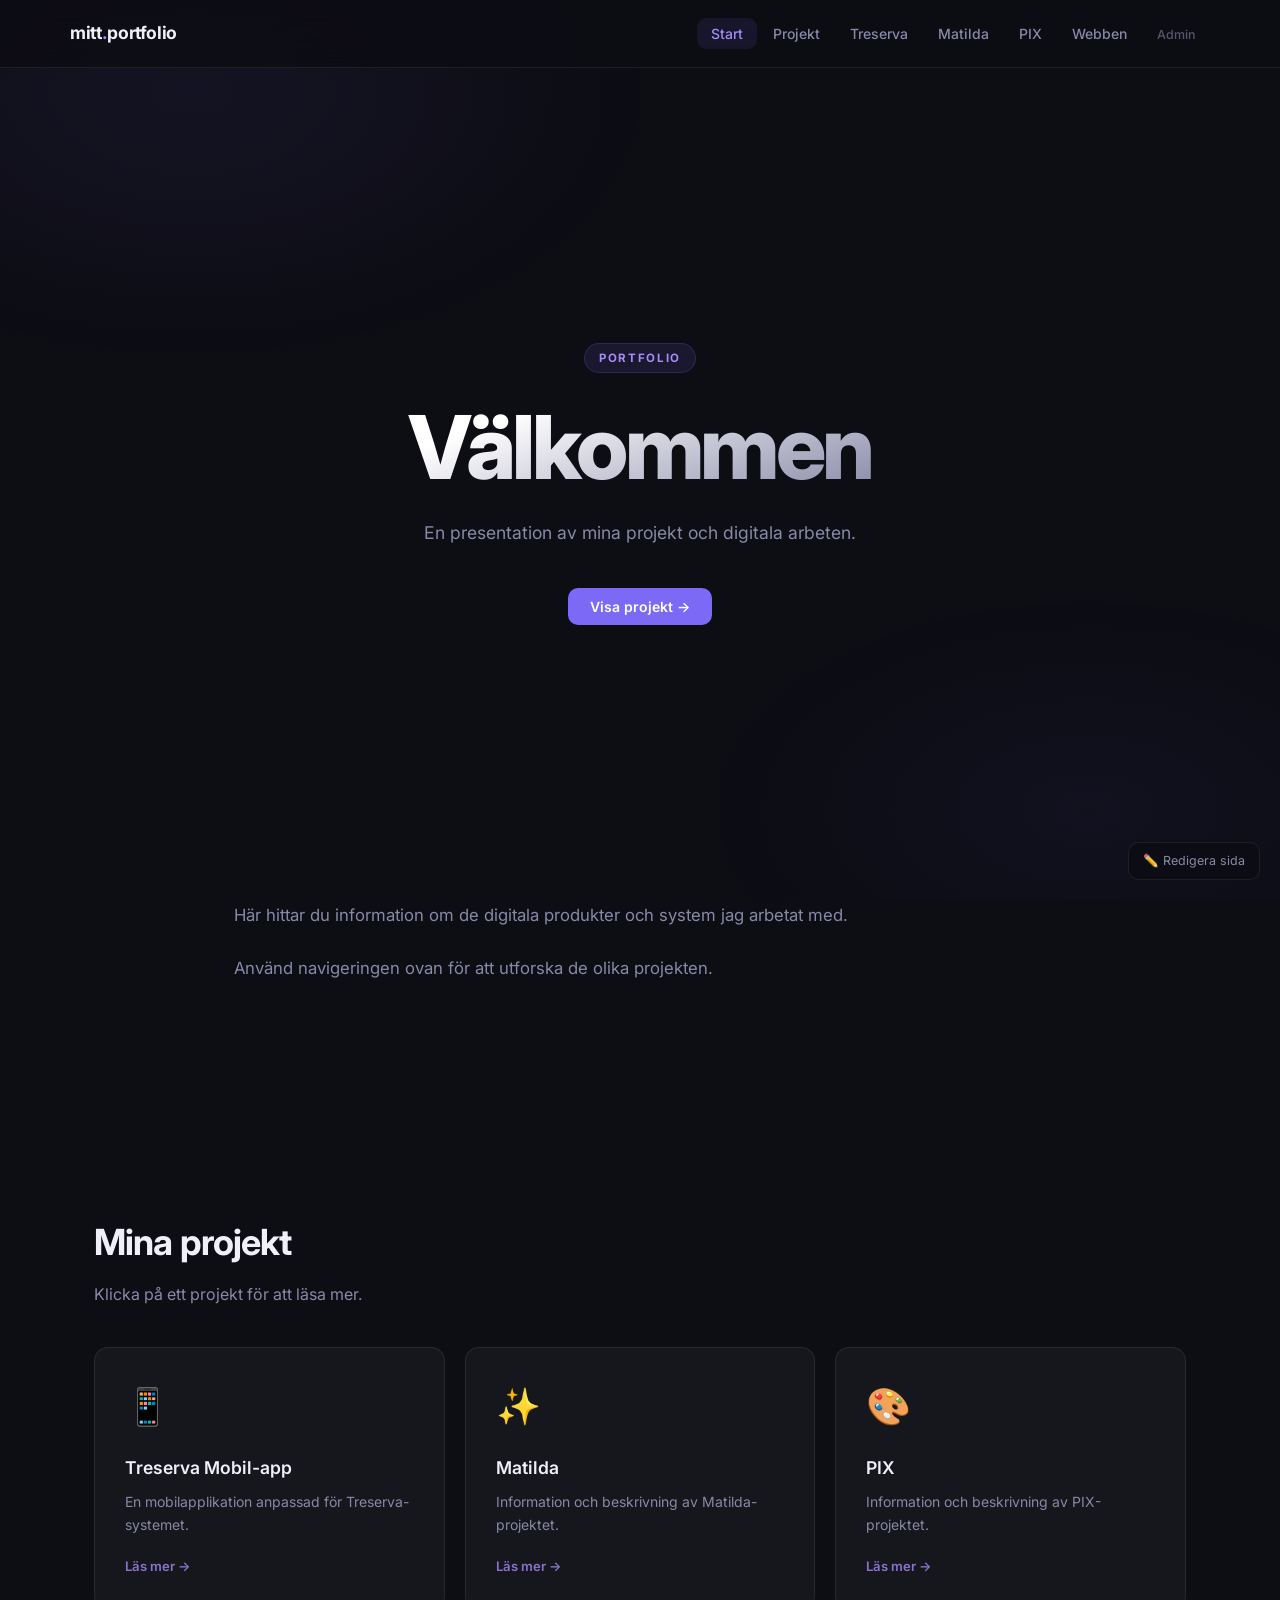
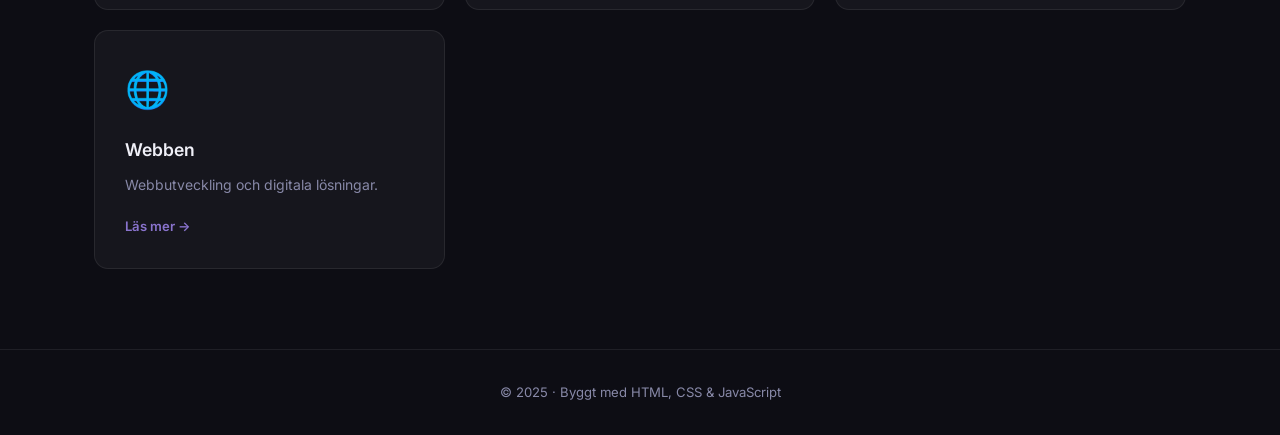
==== index.html @ 8d703540 "Första versionen av portfolio-webbplatsen" ====
<!DOCTYPE html>
<html lang="sv">
<head>
  <meta charset="UTF-8">
  <meta name="viewport" content="width=device-width, initial-scale=1.0">
  <title>Startsida</title>
  <link rel="stylesheet" href="css/style.css">
</head>
<body>

<nav>
  <div class="nav-inner">
    <a href="index.html" class="nav-logo">mitt<span>.</span>portfolio</a>
    <ul class="nav-links">
      <li><a href="index.html">Start</a></li>
      <li><a href="projekt.html">Projekt</a></li>
      <li><a href="treserva.html">Treserva</a></li>
      <li><a href="matilda.html">Matilda</a></li>
      <li><a href="pix.html">PIX</a></li>
      <li><a href="webben.html">Webben</a></li>
      <li><a href="admin.html" class="nav-admin">Admin</a></li>
    </ul>
    <button class="nav-toggle" aria-label="Öppna meny">
      <svg width="22" height="22" viewBox="0 0 22 22" fill="none" stroke="currentColor" stroke-width="2" stroke-linecap="round">
        <line x1="3" y1="6"  x2="19" y2="6"/>
        <line x1="3" y1="11" x2="19" y2="11"/>
        <line x1="3" y1="16" x2="19" y2="16"/>
      </svg>
    </button>
  </div>
</nav>

<main>
  <section class="hero">
    <div class="eyebrow fade-up" id="page-eyebrow">Portfolio</div>
    <h1 class="page-title fade-up delay-1" id="page-title">Välkommen</h1>
    <p class="page-subtitle fade-up delay-2" id="page-subtitle">
      En presentation av mina projekt och digitala arbeten.
    </p>
    <div class="fade-up delay-3">
      <a href="projekt.html" class="btn btn-primary">Visa projekt →</a>
    </div>
  </section>

  <!-- Innehållstext (dold på startsidan om tom) -->
  <div class="section" style="padding-top:0">
    <div class="content-body" id="page-content"></div>
  </div>

  <!-- Bild -->
  <div class="page-image-wrap" id="page-image-wrap" style="display:none">
    <div class="page-image-container" id="page-image-container"></div>
  </div>

  <!-- Video -->
  <div class="page-video-wrap" id="page-video-wrap" style="display:none">
    <div class="video-container" id="page-video-container"></div>
  </div>

  <!-- Projektkort -->
  <div class="section">
    <div class="section-header">
      <h2 class="section-title">Mina projekt</h2>
      <p class="section-desc">Klicka på ett projekt för att läsa mer.</p>
    </div>
    <div class="cards-grid">
      <a href="treserva.html" class="card">
        <div class="card-icon">📱</div>
        <div class="card-title">Treserva Mobil-app</div>
        <div class="card-desc">En mobilapplikation anpassad för Treserva-systemet.</div>
        <div class="card-arrow">Läs mer →</div>
      </a>
      <a href="matilda.html" class="card">
        <div class="card-icon">✨</div>
        <div class="card-title">Matilda</div>
        <div class="card-desc">Information och beskrivning av Matilda-projektet.</div>
        <div class="card-arrow">Läs mer →</div>
      </a>
      <a href="pix.html" class="card">
        <div class="card-icon">🎨</div>
        <div class="card-title">PIX</div>
        <div class="card-desc">Information och beskrivning av PIX-projektet.</div>
        <div class="card-arrow">Läs mer →</div>
      </a>
      <a href="webben.html" class="card">
        <div class="card-icon">🌐</div>
        <div class="card-title">Webben</div>
        <div class="card-desc">Webbutveckling och digitala lösningar.</div>
        <div class="card-arrow">Läs mer →</div>
      </a>
    </div>
  </div>
</main>

<footer>
  <p>© 2025 · Byggt med HTML, CSS &amp; JavaScript</p>
</footer>

<a href="admin.html" class="edit-hint">✏️ Redigera sida</a>

<script src="js/main.js"></script>
<script>loadPage('index');</script>
</body>
</html>
---- css/style.css ----
@import url('https://fonts.googleapis.com/css2?family=Inter:wght@300;400;500;600;700;800;900&display=swap');

/* ─── Variabler ─── */
:root {
  --bg:         #0d0d14;
  --bg2:        #13131f;
  --card:       rgba(255,255,255,0.04);
  --border:     rgba(255,255,255,0.08);
  --text:       #f0f0f8;
  --muted:      #8889a8;
  --accent:     #7c6af7;
  --accent2:    #a78bfa;
  --glow:       rgba(124,106,247,0.25);
  --nav-h:      68px;
  --radius:     14px;
  --success:    #4ade80;
  --danger:     #f87171;
}

/* ─── Reset ─── */
*, *::before, *::after { margin: 0; padding: 0; box-sizing: border-box; }
html { scroll-behavior: smooth; }

body {
  font-family: 'Inter', sans-serif;
  background: var(--bg);
  color: var(--text);
  min-height: 100vh;
  line-height: 1.6;
  -webkit-font-smoothing: antialiased;
}

/* Subtil bakgrundsgradient */
body::before {
  content: '';
  position: fixed; inset: 0;
  background:
    radial-gradient(ellipse 60% 50% at 15% 10%, rgba(124,106,247,0.07) 0%, transparent 60%),
    radial-gradient(ellipse 50% 40% at 85% 90%, rgba(99,102,241,0.05) 0%, transparent 60%);
  pointer-events: none; z-index: 0;
}

/* ─── Navigation ─── */
nav {
  position: fixed; top: 0; left: 0; right: 0;
  height: var(--nav-h);
  background: rgba(13,13,20,0.82);
  backdrop-filter: blur(24px);
  -webkit-backdrop-filter: blur(24px);
  border-bottom: 1px solid var(--border);
  z-index: 1000;
  display: flex; align-items: center;
  padding: 0 1.5rem;
}

.nav-inner {
  max-width: 1140px; width: 100%; margin: 0 auto;
  display: flex; align-items: center; justify-content: space-between;
}

.nav-logo {
  font-size: 1.1rem; font-weight: 700;
  color: var(--text); text-decoration: none;
  letter-spacing: -0.02em;
}
.nav-logo span { color: var(--accent2); }

.nav-links {
  display: flex; gap: 0.125rem; list-style: none;
}
.nav-links a {
  color: var(--muted);
  text-decoration: none;
  font-size: 0.875rem; font-weight: 500;
  padding: 0.45rem 0.875rem;
  border-radius: 9px;
  transition: all 0.18s ease;
  white-space: nowrap;
}
.nav-links a:hover { color: var(--text); background: rgba(255,255,255,0.06); }
.nav-links a.active { color: var(--accent2); background: rgba(124,106,247,0.1); }
.nav-links .nav-admin { font-size: 0.78rem; opacity: 0.6; }
.nav-links .nav-admin:hover { opacity: 1; }

/* Hamburger */
.nav-toggle {
  display: none; background: none; border: none;
  color: var(--text); cursor: pointer;
  padding: 0.5rem; border-radius: 8px;
}
.nav-toggle:hover { background: rgba(255,255,255,0.06); }
.nav-toggle svg { display: block; }

/* ─── Main wrapper ─── */
main { padding-top: var(--nav-h); position: relative; z-index: 1; }

/* ─── Hero ─── */
.hero {
  min-height: calc(100vh - var(--nav-h));
  display: flex; flex-direction: column;
  justify-content: center; align-items: center;
  text-align: center; padding: 5rem 1.5rem;
}

.eyebrow {
  display: inline-block;
  font-size: 0.72rem; font-weight: 700;
  letter-spacing: 0.14em; text-transform: uppercase;
  color: var(--accent2);
  background: rgba(124,106,247,0.12);
  border: 1px solid rgba(124,106,247,0.2);
  padding: 0.3rem 0.875rem; border-radius: 100px;
  margin-bottom: 1.75rem;
}

.page-title {
  font-size: clamp(2.5rem, 7vw, 5.5rem);
  font-weight: 800; letter-spacing: -0.04em; line-height: 1.05;
  margin-bottom: 1.5rem;
  background: linear-gradient(160deg, #ffffff 20%, var(--muted) 100%);
  -webkit-background-clip: text; -webkit-text-fill-color: transparent;
  background-clip: text;
}

.page-subtitle {
  font-size: 1.1rem; color: var(--muted);
  max-width: 560px; margin: 0 auto 2.5rem;
  line-height: 1.75;
}

/* ─── Content page header ─── */
.content-hero {
  padding: 5rem 1.5rem 2rem;
  max-width: 860px; margin: 0 auto;
}
.breadcrumb {
  display: flex; align-items: center; gap: 0.4rem;
  font-size: 0.82rem; color: var(--muted);
  margin-bottom: 1.25rem;
}
.breadcrumb a { color: var(--muted); text-decoration: none; }
.breadcrumb a:hover { color: var(--accent2); }
.breadcrumb-sep { opacity: 0.35; }

.content-hero .page-title {
  font-size: clamp(2rem, 5vw, 3.75rem);
  text-align: left;
}
.content-hero .page-subtitle { margin: 0; text-align: left; }

/* ─── Section ─── */
.section {
  max-width: 1140px; margin: 0 auto;
  padding: 3rem 1.5rem 5rem;
}
.section-title {
  font-size: clamp(1.6rem, 3vw, 2.25rem);
  font-weight: 700; letter-spacing: -0.025em;
  margin-bottom: 0.625rem;
}
.section-desc { color: var(--muted); max-width: 500px; margin-bottom: 2.5rem; }

/* ─── Cards grid ─── */
.cards-grid {
  display: grid;
  grid-template-columns: repeat(auto-fill, minmax(280px, 1fr));
  gap: 1.25rem;
}

.card {
  background: var(--card);
  border: 1px solid var(--border);
  border-radius: var(--radius);
  padding: 1.875rem;
  text-decoration: none; color: inherit;
  transition: transform 0.25s ease, border-color 0.25s ease, box-shadow 0.25s ease, background 0.25s ease;
  display: block;
}
.card:hover {
  transform: translateY(-4px);
  border-color: rgba(124,106,247,0.35);
  background: rgba(124,106,247,0.05);
  box-shadow: 0 20px 48px rgba(0,0,0,0.35), 0 0 0 1px rgba(124,106,247,0.15);
}
.card-icon { font-size: 2.25rem; margin-bottom: 1.125rem; }
.card-title { font-size: 1.1rem; font-weight: 600; margin-bottom: 0.5rem; }
.card-desc { color: var(--muted); font-size: 0.875rem; line-height: 1.65; }
.card-arrow {
  display: inline-flex; align-items: center; gap: 0.25rem;
  color: var(--accent2); font-size: 0.82rem; font-weight: 600;
  margin-top: 1.25rem; opacity: 0.8; transition: opacity 0.2s, gap 0.2s;
}
.card:hover .card-arrow { opacity: 1; gap: 0.5rem; }

/* ─── Innehåll ─── */
.content-body {
  max-width: 860px; margin: 0 auto;
  padding: 0 1.5rem 5rem;
}
.content-body p {
  font-size: 1.05rem; color: var(--muted);
  line-height: 1.85; margin-bottom: 1.375rem;
}

/* ─── Bild ─── */
.page-image-wrap {
  max-width: 860px; margin: 0 auto;
  padding: 0 1.5rem 2rem;
}
.page-image-container {
  border-radius: var(--radius);
  overflow: hidden; border: 1px solid var(--border);
}
.page-image-container img {
  width: 100%; height: auto; display: block;
  max-height: 480px; object-fit: cover;
}

/* ─── Video ─── */
.page-video-wrap {
  max-width: 860px; margin: 0 auto;
  padding: 0 1.5rem 3rem;
}
.video-container {
  position: relative; padding-bottom: 56.25%; height: 0;
  border-radius: var(--radius); overflow: hidden;
  border: 1px solid var(--border);
}
.video-container iframe {
  position: absolute; inset: 0;
  width: 100%; height: 100%; border: none;
}

/* ─── Knapp ─── */
.btn {
  display: inline-flex; align-items: center; gap: 0.45rem;
  padding: 0.7rem 1.375rem;
  border-radius: 10px; border: none;
  font-size: 0.875rem; font-weight: 600;
  cursor: pointer; transition: all 0.18s ease;
  text-decoration: none; font-family: 'Inter', sans-serif;
  line-height: 1;
}
.btn-primary {
  background: var(--accent); color: #fff;
}
.btn-primary:hover {
  background: var(--accent2);
  box-shadow: 0 0 24px var(--glow);
  transform: translateY(-1px);
}
.btn-secondary {
  background: var(--card); color: var(--text);
  border: 1px solid var(--border);
}
.btn-secondary:hover { background: rgba(255,255,255,0.07); }
.btn-danger {
  background: rgba(248,113,113,0.1); color: var(--danger);
  border: 1px solid rgba(248,113,113,0.25);
}
.btn-danger:hover { background: rgba(248,113,113,0.18); }

/* ─── Footer ─── */
footer {
  position: relative; z-index: 1;
  border-top: 1px solid var(--border);
  padding: 2rem 1.5rem;
  text-align: center; color: var(--muted);
  font-size: 0.82rem;
}

/* ─── Edit-hint (liten länk till admin) ─── */
.edit-hint {
  position: fixed; bottom: 1.25rem; right: 1.25rem;
  background: rgba(13,13,20,0.9);
  border: 1px solid var(--border);
  backdrop-filter: blur(12px);
  border-radius: 10px; padding: 0.5rem 0.875rem;
  font-size: 0.78rem; color: var(--muted);
  text-decoration: none; transition: all 0.2s ease;
  z-index: 200;
}
.edit-hint:hover { color: var(--accent2); border-color: rgba(124,106,247,0.3); }

/* ─── Toast ─── */
.toast {
  position: fixed; bottom: 1.75rem; right: 1.75rem;
  background: #18182b; border: 1px solid rgba(124,106,247,0.4);
  border-radius: 12px; padding: 0.875rem 1.375rem;
  font-size: 0.875rem; color: var(--text);
  box-shadow: 0 12px 40px rgba(0,0,0,0.5);
  transform: translateY(80px); opacity: 0;
  transition: all 0.3s cubic-bezier(0.34,1.56,0.64,1);
  z-index: 9999; max-width: 320px;
}
.toast.show { transform: translateY(0); opacity: 1; }

/* ──────────────────────────────────────────
   ADMIN
─────────────────────────────────────────── */

/* Login */
.login-wrap {
  min-height: 100vh;
  display: flex; align-items: center; justify-content: center;
  padding: 2rem;
}
.login-box {
  background: var(--card);
  border: 1px solid var(--border);
  border-radius: 20px; padding: 2.5rem;
  width: 100%; max-width: 400px;
}
.login-logo {
  font-size: 2rem; margin-bottom: 0.5rem;
}
.login-box h2 { font-size: 1.5rem; font-weight: 700; margin-bottom: 0.375rem; }
.login-box p { color: var(--muted); font-size: 0.875rem; margin-bottom: 2rem; }
.login-error {
  color: var(--danger); font-size: 0.85rem;
  margin-top: 0.875rem; min-height: 1.2em;
}

/* Admin layout */
.admin-wrap {
  max-width: 920px; margin: 0 auto;
  padding: calc(var(--nav-h) + 2.5rem) 1.5rem 4rem;
}
.admin-header { margin-bottom: 2rem; }
.admin-header h1 { font-size: 1.875rem; font-weight: 700; margin-bottom: 0.375rem; }
.admin-header p { color: var(--muted); font-size: 0.9rem; }

/* Tabs */
.tabs {
  display: flex; gap: 0.2rem;
  background: rgba(0,0,0,0.25);
  padding: 0.3rem; border-radius: 12px;
  margin-bottom: 2rem;
  overflow-x: auto; scrollbar-width: none;
}
.tabs::-webkit-scrollbar { display: none; }
.tab {
  flex-shrink: 0;
  padding: 0.45rem 0.875rem; border-radius: 8px;
  font-size: 0.82rem; font-weight: 600;
  cursor: pointer; color: var(--muted);
  transition: all 0.18s ease;
  border: none; background: none;
  font-family: 'Inter', sans-serif;
  white-space: nowrap;
}
.tab:hover:not(.active) { color: var(--text); background: rgba(255,255,255,0.05); }
.tab.active { background: var(--accent); color: #fff; }

.tab-panel { display: none; }
.tab-panel.active { display: block; }

/* Admin card */
.acard {
  background: var(--card); border: 1px solid var(--border);
  border-radius: var(--radius); padding: 1.75rem;
  margin-bottom: 1.25rem;
}
.acard-title {
  font-size: 0.95rem; font-weight: 700;
  margin-bottom: 0.25rem; display: flex; align-items: center; gap: 0.4rem;
}
.acard-subtitle { color: var(--muted); font-size: 0.8rem; margin-bottom: 1.5rem; }

/* Form */
.form-group { margin-bottom: 1.125rem; }
.form-label {
  display: block; font-size: 0.75rem; font-weight: 700;
  color: var(--muted); text-transform: uppercase; letter-spacing: 0.07em;
  margin-bottom: 0.4rem;
}
.form-input, .form-textarea {
  width: 100%;
  background: rgba(0,0,0,0.3);
  border: 1px solid var(--border);
  border-radius: 9px; padding: 0.7rem 0.875rem;
  color: var(--text);
  font-family: 'Inter', sans-serif; font-size: 0.875rem;
  outline: none; transition: border-color 0.18s, box-shadow 0.18s;
}
.form-input:focus, .form-textarea:focus {
  border-color: rgba(124,106,247,0.55);
  box-shadow: 0 0 0 3px rgba(124,106,247,0.1);
}
.form-input::placeholder, .form-textarea::placeholder { color: rgba(136,137,168,0.45); }
.form-textarea { resize: vertical; min-height: 130px; line-height: 1.6; }

/* Image upload */
.upload-area {
  border: 2px dashed var(--border);
  border-radius: 11px; padding: 1.75rem;
  text-align: center; cursor: pointer;
  transition: all 0.2s ease; position: relative;
}
.upload-area:hover { border-color: rgba(124,106,247,0.4); background: rgba(124,106,247,0.03); }
.upload-area input[type=file] {
  position: absolute; inset: 0; opacity: 0;
  cursor: pointer; width: 100%; height: 100%;
}
.upload-icon { font-size: 1.875rem; opacity: 0.45; margin-bottom: 0.625rem; }
.upload-text { color: var(--muted); font-size: 0.875rem; }
.upload-text small { opacity: 0.6; }

.image-preview {
  margin-top: 0.75rem; border-radius: 9px; overflow: hidden;
}
.image-preview img {
  width: 100%; height: 180px; object-fit: cover; display: block;
}

/* Save row */
.save-row {
  display: flex; justify-content: flex-end; gap: 0.75rem;
  padding-top: 1.25rem; border-top: 1px solid var(--border);
  margin-top: 1.25rem;
}

/* Divider */
.divider { height: 1px; background: var(--border); margin: 2rem 0; }

/* ─── Animations ─── */
@keyframes fadeUp {
  from { opacity: 0; transform: translateY(18px); }
  to   { opacity: 1; transform: translateY(0); }
}
.fade-up { animation: fadeUp 0.55s ease both; }
.delay-1 { animation-delay: 0.1s; }
.delay-2 { animation-delay: 0.2s; }
.delay-3 { animation-delay: 0.3s; }

/* ─── Responsive ─── */
@media (max-width: 720px) {
  .nav-links {
    display: none; position: fixed;
    top: var(--nav-h); left: 0; right: 0;
    background: rgba(13,13,20,0.97);
    flex-direction: column; padding: 1rem 1.25rem;
    border-bottom: 1px solid var(--border);
    gap: 0.2rem; z-index: 999;
  }
  .nav-links.open { display: flex; }
  .nav-toggle { display: flex; }
  .cards-grid { grid-template-columns: 1fr; }
  .tabs { gap: 0.15rem; }
}
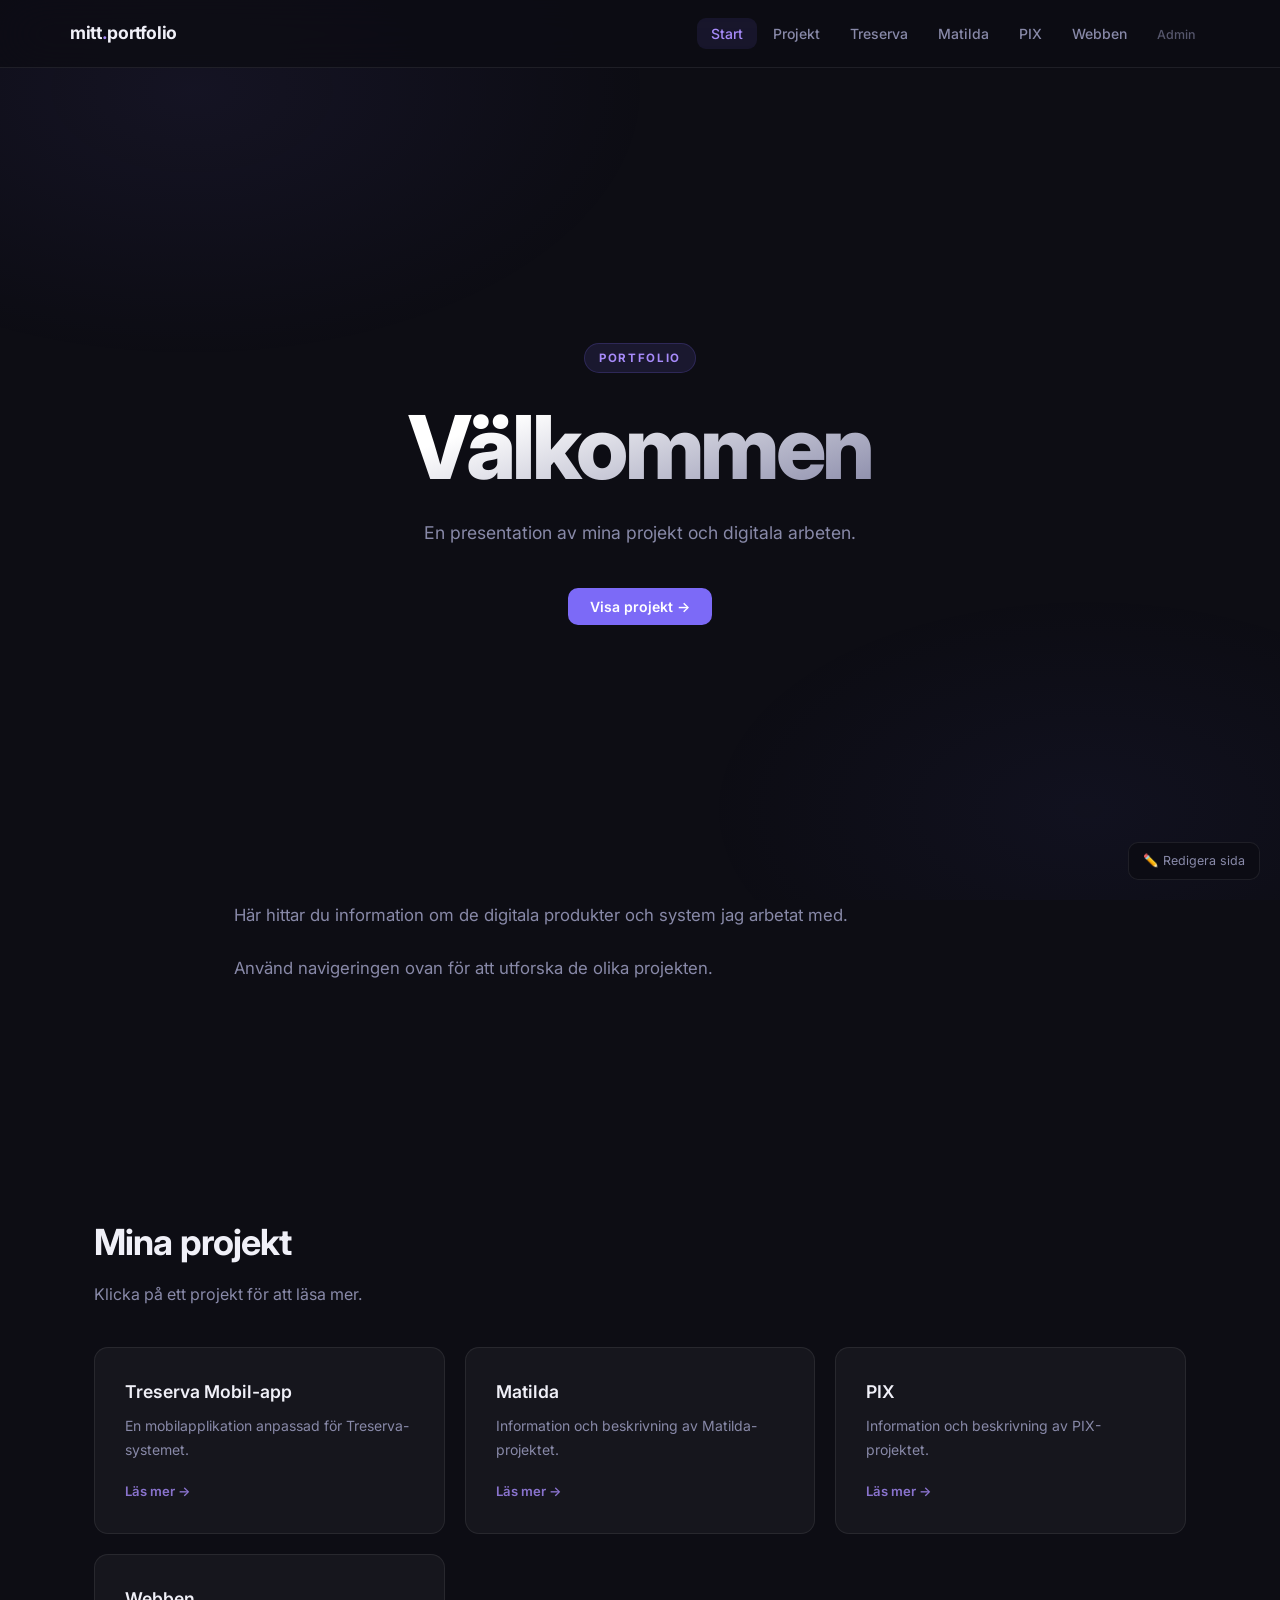
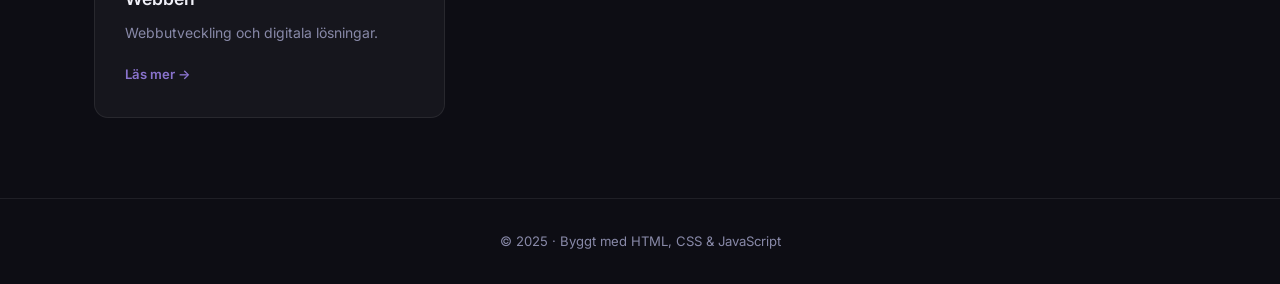
==== commit f0bf5a93: "Ta bort ikoner från projektkorten" ====
--- a/index.html
+++ b/index.html
@@ -65,25 +65,21 @@
     </div>
     <div class="cards-grid">
       <a href="treserva.html" class="card">
-        <div class="card-icon">📱</div>
         <div class="card-title">Treserva Mobil-app</div>
         <div class="card-desc">En mobilapplikation anpassad för Treserva-systemet.</div>
         <div class="card-arrow">Läs mer →</div>
       </a>
       <a href="matilda.html" class="card">
-        <div class="card-icon">✨</div>
         <div class="card-title">Matilda</div>
         <div class="card-desc">Information och beskrivning av Matilda-projektet.</div>
         <div class="card-arrow">Läs mer →</div>
       </a>
       <a href="pix.html" class="card">
-        <div class="card-icon">🎨</div>
         <div class="card-title">PIX</div>
         <div class="card-desc">Information och beskrivning av PIX-projektet.</div>
         <div class="card-arrow">Läs mer →</div>
       </a>
       <a href="webben.html" class="card">
-        <div class="card-icon">🌐</div>
         <div class="card-title">Webben</div>
         <div class="card-desc">Webbutveckling och digitala lösningar.</div>
         <div class="card-arrow">Läs mer →</div>
--- a/css/style.css
+++ b/css/style.css
@@ -212,8 +212,8 @@
   overflow: hidden; border: 1px solid var(--border);
 }
 .page-image-container img {
-  width: 100%; height: auto; display: block;
-  max-height: 480px; object-fit: cover;
+  max-width: 320px; height: auto; display: block;
+  margin: 0 auto;
 }
 
 /* ─── Video ─── */
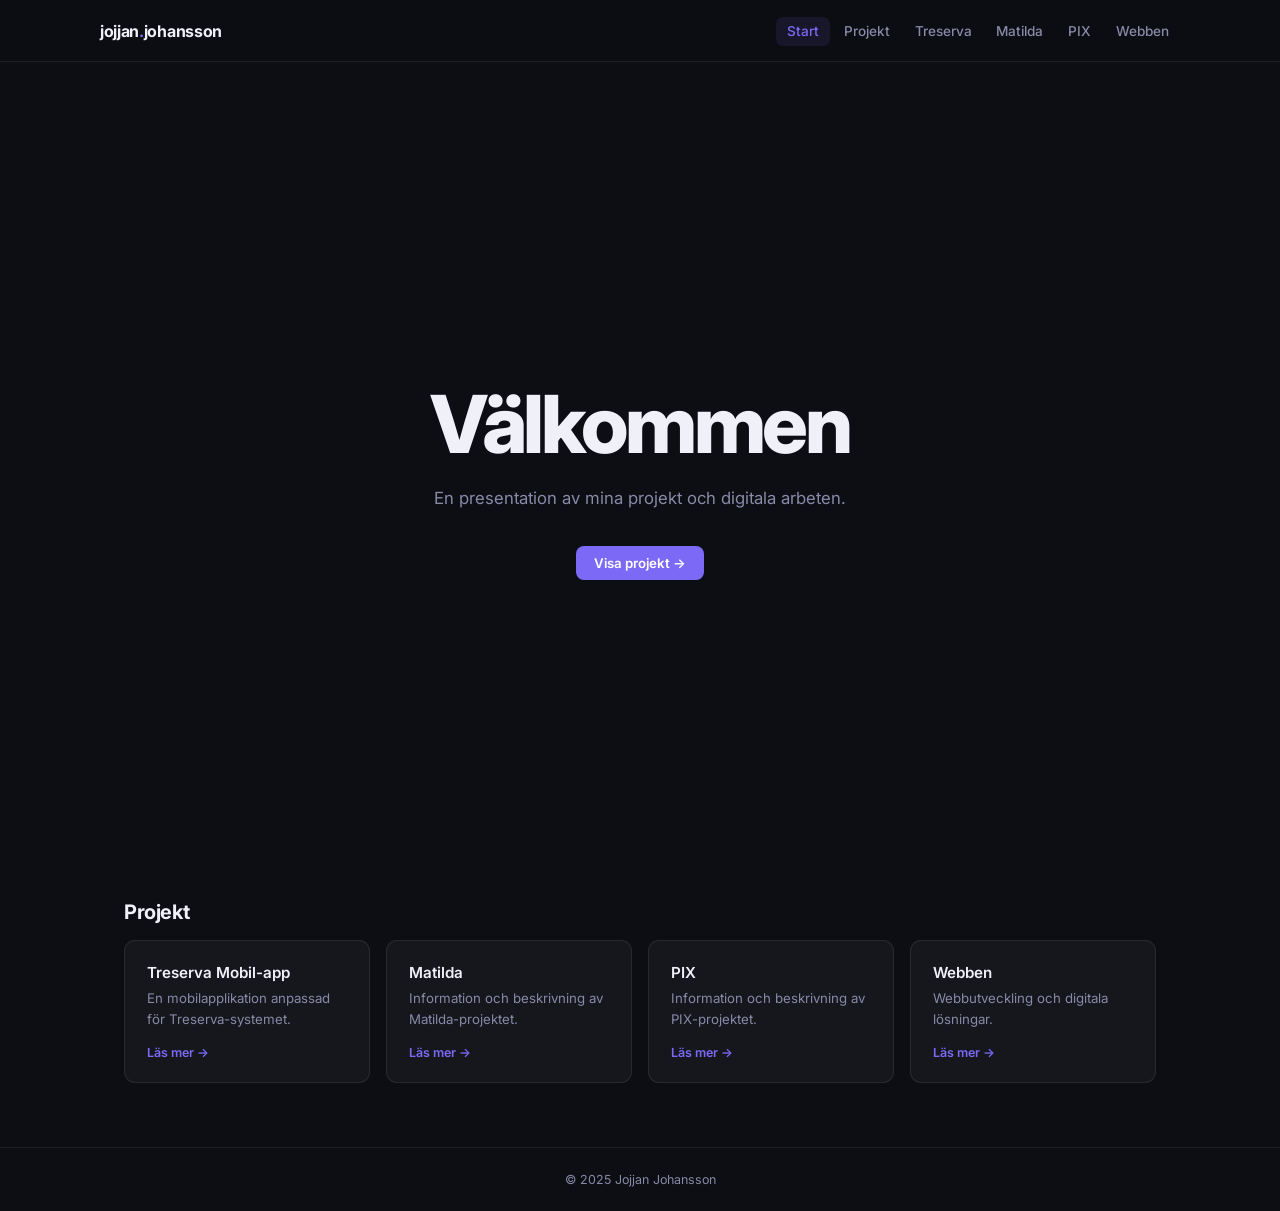
==== commit c73a40dc: "Omskrivning: nav/footer i JS, ta bort admin, renare kod" ====
--- a/index.html
+++ b/index.html
@@ -3,98 +3,47 @@
 <head>
   <meta charset="UTF-8">
   <meta name="viewport" content="width=device-width, initial-scale=1.0">
-  <title>Startsida</title>
+  <title>Jojjan Johansson</title>
   <link rel="stylesheet" href="css/style.css">
 </head>
 <body>
+  <div id="nav"></div>
 
-<nav>
-  <div class="nav-inner">
-    <a href="index.html" class="nav-logo">mitt<span>.</span>portfolio</a>
-    <ul class="nav-links">
-      <li><a href="index.html">Start</a></li>
-      <li><a href="projekt.html">Projekt</a></li>
-      <li><a href="treserva.html">Treserva</a></li>
-      <li><a href="matilda.html">Matilda</a></li>
-      <li><a href="pix.html">PIX</a></li>
-      <li><a href="webben.html">Webben</a></li>
-      <li><a href="admin.html" class="nav-admin">Admin</a></li>
-    </ul>
-    <button class="nav-toggle" aria-label="Öppna meny">
-      <svg width="22" height="22" viewBox="0 0 22 22" fill="none" stroke="currentColor" stroke-width="2" stroke-linecap="round">
-        <line x1="3" y1="6"  x2="19" y2="6"/>
-        <line x1="3" y1="11" x2="19" y2="11"/>
-        <line x1="3" y1="16" x2="19" y2="16"/>
-      </svg>
-    </button>
-  </div>
-</nav>
+  <main>
+    <section class="hero">
+      <h1 class="fu">Välkommen</h1>
+      <p class="fu fu1">En presentation av mina projekt och digitala arbeten.</p>
+      <a href="projekt.html" class="btn btn-primary fu fu2">Visa projekt →</a>
+    </section>
 
-<main>
-  <section class="hero">
-    <div class="eyebrow fade-up" id="page-eyebrow">Portfolio</div>
-    <h1 class="page-title fade-up delay-1" id="page-title">Välkommen</h1>
-    <p class="page-subtitle fade-up delay-2" id="page-subtitle">
-      En presentation av mina projekt och digitala arbeten.
-    </p>
-    <div class="fade-up delay-3">
-      <a href="projekt.html" class="btn btn-primary">Visa projekt →</a>
+    <div class="wrap-wide">
+      <p class="section-title">Projekt</p>
+      <div class="cards">
+        <a href="treserva.html" class="card">
+          <h3>Treserva Mobil-app</h3>
+          <p>En mobilapplikation anpassad för Treserva-systemet.</p>
+          <span class="arrow">Läs mer →</span>
+        </a>
+        <a href="matilda.html" class="card">
+          <h3>Matilda</h3>
+          <p>Information och beskrivning av Matilda-projektet.</p>
+          <span class="arrow">Läs mer →</span>
+        </a>
+        <a href="pix.html" class="card">
+          <h3>PIX</h3>
+          <p>Information och beskrivning av PIX-projektet.</p>
+          <span class="arrow">Läs mer →</span>
+        </a>
+        <a href="webben.html" class="card">
+          <h3>Webben</h3>
+          <p>Webbutveckling och digitala lösningar.</p>
+          <span class="arrow">Läs mer →</span>
+        </a>
+      </div>
     </div>
-  </section>
+  </main>
 
-  <!-- Innehållstext (dold på startsidan om tom) -->
-  <div class="section" style="padding-top:0">
-    <div class="content-body" id="page-content"></div>
-  </div>
-
-  <!-- Bild -->
-  <div class="page-image-wrap" id="page-image-wrap" style="display:none">
-    <div class="page-image-container" id="page-image-container"></div>
-  </div>
-
-  <!-- Video -->
-  <div class="page-video-wrap" id="page-video-wrap" style="display:none">
-    <div class="video-container" id="page-video-container"></div>
-  </div>
-
-  <!-- Projektkort -->
-  <div class="section">
-    <div class="section-header">
-      <h2 class="section-title">Mina projekt</h2>
-      <p class="section-desc">Klicka på ett projekt för att läsa mer.</p>
-    </div>
-    <div class="cards-grid">
-      <a href="treserva.html" class="card">
-        <div class="card-title">Treserva Mobil-app</div>
-        <div class="card-desc">En mobilapplikation anpassad för Treserva-systemet.</div>
-        <div class="card-arrow">Läs mer →</div>
-      </a>
-      <a href="matilda.html" class="card">
-        <div class="card-title">Matilda</div>
-        <div class="card-desc">Information och beskrivning av Matilda-projektet.</div>
-        <div class="card-arrow">Läs mer →</div>
-      </a>
-      <a href="pix.html" class="card">
-        <div class="card-title">PIX</div>
-        <div class="card-desc">Information och beskrivning av PIX-projektet.</div>
-        <div class="card-arrow">Läs mer →</div>
-      </a>
-      <a href="webben.html" class="card">
-        <div class="card-title">Webben</div>
-        <div class="card-desc">Webbutveckling och digitala lösningar.</div>
-        <div class="card-arrow">Läs mer →</div>
-      </a>
-    </div>
-  </div>
-</main>
-
-<footer>
-  <p>© 2025 · Byggt med HTML, CSS &amp; JavaScript</p>
-</footer>
-
-<a href="admin.html" class="edit-hint">✏️ Redigera sida</a>
-
-<script src="js/main.js"></script>
-<script>loadPage('index');</script>
+  <div id="footer"></div>
+  <script src="js/main.js"></script>
 </body>
 </html>
--- a/css/style.css
+++ b/css/style.css
@@ -1,23 +1,15 @@
-@import url('https://fonts.googleapis.com/css2?family=Inter:wght@300;400;500;600;700;800;900&display=swap');
-
-/* ─── Variabler ─── */
+@import url('https://fonts.googleapis.com/css2?family=Inter:wght@400;500;600;700;800&display=swap');
+
 :root {
-  --bg:         #0d0d14;
-  --bg2:        #13131f;
-  --card:       rgba(255,255,255,0.04);
-  --border:     rgba(255,255,255,0.08);
-  --text:       #f0f0f8;
-  --muted:      #8889a8;
-  --accent:     #7c6af7;
-  --accent2:    #a78bfa;
-  --glow:       rgba(124,106,247,0.25);
-  --nav-h:      68px;
-  --radius:     14px;
-  --success:    #4ade80;
-  --danger:     #f87171;
-}
-
-/* ─── Reset ─── */
+  --bg:      #0d0d14;
+  --surface: rgba(255,255,255,0.04);
+  --border:  rgba(255,255,255,0.08);
+  --text:    #f0f0f8;
+  --muted:   #888aa8;
+  --accent:  #7c6af7;
+  --nav-h:   62px;
+}
+
 *, *::before, *::after { margin: 0; padding: 0; box-sizing: border-box; }
 html { scroll-behavior: smooth; }
 
@@ -26,425 +18,290 @@
   background: var(--bg);
   color: var(--text);
   min-height: 100vh;
-  line-height: 1.6;
   -webkit-font-smoothing: antialiased;
 }
 
-/* Subtil bakgrundsgradient */
-body::before {
-  content: '';
-  position: fixed; inset: 0;
-  background:
-    radial-gradient(ellipse 60% 50% at 15% 10%, rgba(124,106,247,0.07) 0%, transparent 60%),
-    radial-gradient(ellipse 50% 40% at 85% 90%, rgba(99,102,241,0.05) 0%, transparent 60%);
-  pointer-events: none; z-index: 0;
-}
-
-/* ─── Navigation ─── */
+/* ── Nav ── */
 nav {
   position: fixed; top: 0; left: 0; right: 0;
   height: var(--nav-h);
-  background: rgba(13,13,20,0.82);
-  backdrop-filter: blur(24px);
-  -webkit-backdrop-filter: blur(24px);
+  background: rgba(13,13,20,0.88);
+  backdrop-filter: blur(20px);
   border-bottom: 1px solid var(--border);
-  z-index: 1000;
+  z-index: 100;
   display: flex; align-items: center;
   padding: 0 1.5rem;
 }
-
 .nav-inner {
-  max-width: 1140px; width: 100%; margin: 0 auto;
+  max-width: 1080px; width: 100%; margin: 0 auto;
   display: flex; align-items: center; justify-content: space-between;
 }
-
-.nav-logo {
-  font-size: 1.1rem; font-weight: 700;
-  color: var(--text); text-decoration: none;
-  letter-spacing: -0.02em;
-}
-.nav-logo span { color: var(--accent2); }
-
-.nav-links {
-  display: flex; gap: 0.125rem; list-style: none;
-}
+.logo {
+  font-weight: 700; font-size: 1rem;
+  color: var(--text); text-decoration: none; letter-spacing: -0.02em;
+}
+.logo span { color: var(--accent); }
+
+.nav-links { display: flex; gap: 0.15rem; list-style: none; }
 .nav-links a {
-  color: var(--muted);
-  text-decoration: none;
-  font-size: 0.875rem; font-weight: 500;
-  padding: 0.45rem 0.875rem;
-  border-radius: 9px;
-  transition: all 0.18s ease;
-  white-space: nowrap;
-}
-.nav-links a:hover { color: var(--text); background: rgba(255,255,255,0.06); }
-.nav-links a.active { color: var(--accent2); background: rgba(124,106,247,0.1); }
-.nav-links .nav-admin { font-size: 0.78rem; opacity: 0.6; }
-.nav-links .nav-admin:hover { opacity: 1; }
-
-/* Hamburger */
+  color: var(--muted); text-decoration: none;
+  font-size: 0.85rem; font-weight: 500;
+  padding: 0.4rem 0.7rem; border-radius: 7px;
+  transition: color 0.15s, background 0.15s;
+}
+.nav-links a:hover  { color: var(--text); background: rgba(255,255,255,0.06); }
+.nav-links a.active { color: var(--accent); background: rgba(124,106,247,0.1); }
+
 .nav-toggle {
   display: none; background: none; border: none;
-  color: var(--text); cursor: pointer;
-  padding: 0.5rem; border-radius: 8px;
+  color: var(--text); cursor: pointer; padding: 0.4rem; border-radius: 7px;
 }
 .nav-toggle:hover { background: rgba(255,255,255,0.06); }
-.nav-toggle svg { display: block; }
-
-/* ─── Main wrapper ─── */
-main { padding-top: var(--nav-h); position: relative; z-index: 1; }
-
-/* ─── Hero ─── */
+
+/* ── Layout ── */
+main { padding-top: var(--nav-h); }
+
+.wrap {
+  max-width: 780px; margin: 0 auto;
+  padding: 0 1.5rem;
+}
+.wrap-wide {
+  max-width: 1080px; margin: 0 auto;
+  padding: 0 1.5rem;
+}
+
+/* ── Hero (startsida) ── */
 .hero {
   min-height: calc(100vh - var(--nav-h));
   display: flex; flex-direction: column;
   justify-content: center; align-items: center;
-  text-align: center; padding: 5rem 1.5rem;
-}
-
-.eyebrow {
-  display: inline-block;
-  font-size: 0.72rem; font-weight: 700;
-  letter-spacing: 0.14em; text-transform: uppercase;
-  color: var(--accent2);
-  background: rgba(124,106,247,0.12);
-  border: 1px solid rgba(124,106,247,0.2);
-  padding: 0.3rem 0.875rem; border-radius: 100px;
-  margin-bottom: 1.75rem;
-}
-
-.page-title {
-  font-size: clamp(2.5rem, 7vw, 5.5rem);
+  text-align: center; padding: 4rem 1.5rem;
+}
+.hero h1 {
+  font-size: clamp(2.75rem, 7vw, 5rem);
   font-weight: 800; letter-spacing: -0.04em; line-height: 1.05;
-  margin-bottom: 1.5rem;
-  background: linear-gradient(160deg, #ffffff 20%, var(--muted) 100%);
-  -webkit-background-clip: text; -webkit-text-fill-color: transparent;
-  background-clip: text;
-}
-
-.page-subtitle {
-  font-size: 1.1rem; color: var(--muted);
-  max-width: 560px; margin: 0 auto 2.5rem;
-  line-height: 1.75;
-}
-
-/* ─── Content page header ─── */
-.content-hero {
-  padding: 5rem 1.5rem 2rem;
-  max-width: 860px; margin: 0 auto;
+  margin-bottom: 1.125rem;
+}
+.hero p {
+  font-size: 1.05rem; color: var(--muted);
+  max-width: 500px; line-height: 1.75; margin-bottom: 2rem;
+}
+
+/* ── Sidans header ── */
+.page-header {
+  padding: 4.5rem 1.5rem 2.5rem;
+  max-width: 780px; margin: 0 auto;
 }
 .breadcrumb {
-  display: flex; align-items: center; gap: 0.4rem;
-  font-size: 0.82rem; color: var(--muted);
-  margin-bottom: 1.25rem;
+  display: flex; align-items: center; gap: 0.35rem;
+  font-size: 0.78rem; color: var(--muted); margin-bottom: 1rem;
 }
 .breadcrumb a { color: var(--muted); text-decoration: none; }
-.breadcrumb a:hover { color: var(--accent2); }
-.breadcrumb-sep { opacity: 0.35; }
-
-.content-hero .page-title {
-  font-size: clamp(2rem, 5vw, 3.75rem);
-  text-align: left;
-}
-.content-hero .page-subtitle { margin: 0; text-align: left; }
-
-/* ─── Section ─── */
-.section {
-  max-width: 1140px; margin: 0 auto;
-  padding: 3rem 1.5rem 5rem;
-}
+.breadcrumb a:hover { color: var(--accent); }
+.breadcrumb span { opacity: 0.3; }
+
+.label {
+  display: inline-block; font-size: 0.68rem; font-weight: 700;
+  letter-spacing: 0.12em; text-transform: uppercase; color: var(--accent);
+  margin-bottom: 0.875rem;
+}
+.page-header h1 {
+  font-size: clamp(1.875rem, 4vw, 2.875rem);
+  font-weight: 800; letter-spacing: -0.035em; line-height: 1.1;
+  margin-bottom: 0.75rem;
+}
+.page-header p { font-size: 1rem; color: var(--muted); line-height: 1.75; }
+
+/* ── Brödtext ── */
+.content { padding: 0 1.5rem 4rem; max-width: 780px; margin: 0 auto; }
+.content p {
+  font-size: 1rem; color: var(--muted);
+  line-height: 1.85; margin-bottom: 1.125rem;
+}
+
+/* ── Bild ── */
+.page-img {
+  padding: 0 1.5rem 2.5rem;
+  max-width: 780px; margin: 0 auto;
+}
+.page-img img {
+  max-width: 320px; height: auto;
+  display: block; border-radius: 10px;
+  border: 1px solid var(--border);
+}
+
+/* ── Video ── */
+.page-video {
+  padding: 0 1.5rem 3rem;
+  max-width: 780px; margin: 0 auto;
+}
+.ratio {
+  position: relative; padding-bottom: 56.25%; height: 0;
+  border-radius: 10px; overflow: hidden; border: 1px solid var(--border);
+}
+.ratio iframe { position: absolute; inset: 0; width: 100%; height: 100%; border: none; }
+
+/* ── Projektkort ── */
 .section-title {
-  font-size: clamp(1.6rem, 3vw, 2.25rem);
-  font-weight: 700; letter-spacing: -0.025em;
-  margin-bottom: 0.625rem;
-}
-.section-desc { color: var(--muted); max-width: 500px; margin-bottom: 2.5rem; }
-
-/* ─── Cards grid ─── */
-.cards-grid {
+  font-size: 1.25rem; font-weight: 700;
+  letter-spacing: -0.02em; margin-bottom: 1rem;
+}
+.cards {
   display: grid;
-  grid-template-columns: repeat(auto-fill, minmax(280px, 1fr));
-  gap: 1.25rem;
-}
-
+  grid-template-columns: repeat(auto-fill, minmax(240px, 1fr));
+  gap: 1rem; padding-bottom: 4rem;
+}
 .card {
-  background: var(--card);
-  border: 1px solid var(--border);
-  border-radius: var(--radius);
-  padding: 1.875rem;
+  background: var(--surface); border: 1px solid var(--border);
+  border-radius: 11px; padding: 1.375rem;
   text-decoration: none; color: inherit;
-  transition: transform 0.25s ease, border-color 0.25s ease, box-shadow 0.25s ease, background 0.25s ease;
-  display: block;
+  transition: border-color 0.2s, transform 0.2s, background 0.2s;
 }
 .card:hover {
-  transform: translateY(-4px);
-  border-color: rgba(124,106,247,0.35);
+  border-color: rgba(124,106,247,0.3);
   background: rgba(124,106,247,0.05);
-  box-shadow: 0 20px 48px rgba(0,0,0,0.35), 0 0 0 1px rgba(124,106,247,0.15);
-}
-.card-icon { font-size: 2.25rem; margin-bottom: 1.125rem; }
-.card-title { font-size: 1.1rem; font-weight: 600; margin-bottom: 0.5rem; }
-.card-desc { color: var(--muted); font-size: 0.875rem; line-height: 1.65; }
-.card-arrow {
-  display: inline-flex; align-items: center; gap: 0.25rem;
-  color: var(--accent2); font-size: 0.82rem; font-weight: 600;
-  margin-top: 1.25rem; opacity: 0.8; transition: opacity 0.2s, gap 0.2s;
-}
-.card:hover .card-arrow { opacity: 1; gap: 0.5rem; }
-
-/* ─── Innehåll ─── */
-.content-body {
-  max-width: 860px; margin: 0 auto;
-  padding: 0 1.5rem 5rem;
-}
-.content-body p {
-  font-size: 1.05rem; color: var(--muted);
-  line-height: 1.85; margin-bottom: 1.375rem;
-}
-
-/* ─── Bild ─── */
-.page-image-wrap {
-  max-width: 860px; margin: 0 auto;
-  padding: 0 1.5rem 2rem;
-}
-.page-image-container {
-  border-radius: var(--radius);
-  overflow: hidden; border: 1px solid var(--border);
-}
-.page-image-container img {
-  max-width: 320px; height: auto; display: block;
-  margin: 0 auto;
-}
-
-/* ─── Video ─── */
-.page-video-wrap {
-  max-width: 860px; margin: 0 auto;
-  padding: 0 1.5rem 3rem;
-}
-.video-container {
-  position: relative; padding-bottom: 56.25%; height: 0;
-  border-radius: var(--radius); overflow: hidden;
-  border: 1px solid var(--border);
-}
-.video-container iframe {
-  position: absolute; inset: 0;
-  width: 100%; height: 100%; border: none;
-}
-
-/* ─── Knapp ─── */
+  transform: translateY(-3px);
+}
+.card h3 { font-size: 0.95rem; font-weight: 600; margin-bottom: 0.375rem; }
+.card p  { color: var(--muted); font-size: 0.83rem; line-height: 1.6; }
+.card .arrow { color: var(--accent); font-size: 0.78rem; font-weight: 600; margin-top: 0.875rem; display: block; }
+
+/* ── Nav mellan sidor ── */
+.page-nav {
+  display: flex; gap: 0.625rem; flex-wrap: wrap;
+  padding: 0 1.5rem 4rem; max-width: 780px; margin: 0 auto;
+}
+
+/* ── Knappar ── */
 .btn {
-  display: inline-flex; align-items: center; gap: 0.45rem;
-  padding: 0.7rem 1.375rem;
-  border-radius: 10px; border: none;
-  font-size: 0.875rem; font-weight: 600;
-  cursor: pointer; transition: all 0.18s ease;
-  text-decoration: none; font-family: 'Inter', sans-serif;
-  line-height: 1;
-}
-.btn-primary {
-  background: var(--accent); color: #fff;
-}
-.btn-primary:hover {
-  background: var(--accent2);
-  box-shadow: 0 0 24px var(--glow);
-  transform: translateY(-1px);
-}
-.btn-secondary {
-  background: var(--card); color: var(--text);
-  border: 1px solid var(--border);
-}
-.btn-secondary:hover { background: rgba(255,255,255,0.07); }
-.btn-danger {
-  background: rgba(248,113,113,0.1); color: var(--danger);
-  border: 1px solid rgba(248,113,113,0.25);
-}
+  display: inline-flex; align-items: center; gap: 0.35rem;
+  padding: 0.575rem 1.125rem; border-radius: 8px; border: none;
+  font-size: 0.83rem; font-weight: 600;
+  cursor: pointer; text-decoration: none;
+  font-family: 'Inter', sans-serif; transition: all 0.15s;
+}
+.btn-primary { background: var(--accent); color: #fff; }
+.btn-primary:hover { filter: brightness(1.12); }
+.btn-ghost { background: var(--surface); color: var(--muted); border: 1px solid var(--border); }
+.btn-ghost:hover { color: var(--text); }
+.btn-danger { background: rgba(248,113,113,0.1); color: #f87171; border: 1px solid rgba(248,113,113,0.2); }
 .btn-danger:hover { background: rgba(248,113,113,0.18); }
 
-/* ─── Footer ─── */
+/* ── Footer ── */
 footer {
-  position: relative; z-index: 1;
   border-top: 1px solid var(--border);
-  padding: 2rem 1.5rem;
-  text-align: center; color: var(--muted);
-  font-size: 0.82rem;
-}
-
-/* ─── Edit-hint (liten länk till admin) ─── */
-.edit-hint {
-  position: fixed; bottom: 1.25rem; right: 1.25rem;
-  background: rgba(13,13,20,0.9);
-  border: 1px solid var(--border);
-  backdrop-filter: blur(12px);
-  border-radius: 10px; padding: 0.5rem 0.875rem;
-  font-size: 0.78rem; color: var(--muted);
-  text-decoration: none; transition: all 0.2s ease;
-  z-index: 200;
-}
-.edit-hint:hover { color: var(--accent2); border-color: rgba(124,106,247,0.3); }
-
-/* ─── Toast ─── */
-.toast {
-  position: fixed; bottom: 1.75rem; right: 1.75rem;
-  background: #18182b; border: 1px solid rgba(124,106,247,0.4);
-  border-radius: 12px; padding: 0.875rem 1.375rem;
-  font-size: 0.875rem; color: var(--text);
-  box-shadow: 0 12px 40px rgba(0,0,0,0.5);
-  transform: translateY(80px); opacity: 0;
-  transition: all 0.3s cubic-bezier(0.34,1.56,0.64,1);
-  z-index: 9999; max-width: 320px;
-}
-.toast.show { transform: translateY(0); opacity: 1; }
-
-/* ──────────────────────────────────────────
-   ADMIN
-─────────────────────────────────────────── */
-
-/* Login */
+  padding: 1.5rem; text-align: center;
+  color: var(--muted); font-size: 0.78rem;
+}
+
+/* ── Admin ── */
 .login-wrap {
-  min-height: 100vh;
-  display: flex; align-items: center; justify-content: center;
-  padding: 2rem;
+  min-height: 100vh; display: flex;
+  align-items: center; justify-content: center; padding: 2rem;
 }
 .login-box {
-  background: var(--card);
-  border: 1px solid var(--border);
-  border-radius: 20px; padding: 2.5rem;
-  width: 100%; max-width: 400px;
-}
-.login-logo {
-  font-size: 2rem; margin-bottom: 0.5rem;
-}
-.login-box h2 { font-size: 1.5rem; font-weight: 700; margin-bottom: 0.375rem; }
-.login-box p { color: var(--muted); font-size: 0.875rem; margin-bottom: 2rem; }
-.login-error {
-  color: var(--danger); font-size: 0.85rem;
-  margin-top: 0.875rem; min-height: 1.2em;
-}
-
-/* Admin layout */
+  background: var(--surface); border: 1px solid var(--border);
+  border-radius: 14px; padding: 2rem;
+  width: 100%; max-width: 360px;
+}
+.login-box h2 { font-size: 1.25rem; font-weight: 700; margin-bottom: 0.25rem; }
+.login-box .desc { color: var(--muted); font-size: 0.83rem; margin-bottom: 1.625rem; }
+.login-error { color: #f87171; font-size: 0.8rem; margin-top: 0.625rem; min-height: 1.1em; }
+
 .admin-wrap {
-  max-width: 920px; margin: 0 auto;
-  padding: calc(var(--nav-h) + 2.5rem) 1.5rem 4rem;
-}
-.admin-header { margin-bottom: 2rem; }
-.admin-header h1 { font-size: 1.875rem; font-weight: 700; margin-bottom: 0.375rem; }
-.admin-header p { color: var(--muted); font-size: 0.9rem; }
-
-/* Tabs */
+  max-width: 820px; margin: 0 auto;
+  padding: calc(var(--nav-h) + 2rem) 1.5rem 4rem;
+}
+.admin-wrap h1 { font-size: 1.625rem; font-weight: 700; margin-bottom: 0.25rem; }
+.admin-wrap > p { color: var(--muted); font-size: 0.85rem; margin-bottom: 1.75rem; }
+
 .tabs {
-  display: flex; gap: 0.2rem;
-  background: rgba(0,0,0,0.25);
-  padding: 0.3rem; border-radius: 12px;
-  margin-bottom: 2rem;
-  overflow-x: auto; scrollbar-width: none;
+  display: flex; gap: 0.2rem; background: rgba(0,0,0,0.2);
+  padding: 0.275rem; border-radius: 9px;
+  margin-bottom: 1.5rem; overflow-x: auto; scrollbar-width: none;
 }
 .tabs::-webkit-scrollbar { display: none; }
 .tab {
-  flex-shrink: 0;
-  padding: 0.45rem 0.875rem; border-radius: 8px;
-  font-size: 0.82rem; font-weight: 600;
-  cursor: pointer; color: var(--muted);
-  transition: all 0.18s ease;
-  border: none; background: none;
-  font-family: 'Inter', sans-serif;
-  white-space: nowrap;
+  flex-shrink: 0; padding: 0.375rem 0.8rem; border-radius: 6px;
+  font-size: 0.78rem; font-weight: 600; cursor: pointer;
+  color: var(--muted); border: none; background: none;
+  font-family: 'Inter', sans-serif; white-space: nowrap; transition: all 0.15s;
 }
 .tab:hover:not(.active) { color: var(--text); background: rgba(255,255,255,0.05); }
 .tab.active { background: var(--accent); color: #fff; }
-
 .tab-panel { display: none; }
 .tab-panel.active { display: block; }
 
-/* Admin card */
 .acard {
-  background: var(--card); border: 1px solid var(--border);
-  border-radius: var(--radius); padding: 1.75rem;
-  margin-bottom: 1.25rem;
-}
-.acard-title {
-  font-size: 0.95rem; font-weight: 700;
-  margin-bottom: 0.25rem; display: flex; align-items: center; gap: 0.4rem;
-}
-.acard-subtitle { color: var(--muted); font-size: 0.8rem; margin-bottom: 1.5rem; }
-
-/* Form */
-.form-group { margin-bottom: 1.125rem; }
+  background: var(--surface); border: 1px solid var(--border);
+  border-radius: 11px; padding: 1.5rem; margin-bottom: 1rem;
+}
+.acard-title { font-size: 0.875rem; font-weight: 700; margin-bottom: 0.125rem; }
+.acard-sub   { color: var(--muted); font-size: 0.75rem; margin-bottom: 1.25rem; }
+
+.form-group { margin-bottom: 0.875rem; }
 .form-label {
-  display: block; font-size: 0.75rem; font-weight: 700;
+  display: block; font-size: 0.7rem; font-weight: 700;
   color: var(--muted); text-transform: uppercase; letter-spacing: 0.07em;
-  margin-bottom: 0.4rem;
+  margin-bottom: 0.3rem;
 }
 .form-input, .form-textarea {
-  width: 100%;
-  background: rgba(0,0,0,0.3);
-  border: 1px solid var(--border);
-  border-radius: 9px; padding: 0.7rem 0.875rem;
-  color: var(--text);
-  font-family: 'Inter', sans-serif; font-size: 0.875rem;
-  outline: none; transition: border-color 0.18s, box-shadow 0.18s;
-}
-.form-input:focus, .form-textarea:focus {
-  border-color: rgba(124,106,247,0.55);
-  box-shadow: 0 0 0 3px rgba(124,106,247,0.1);
-}
-.form-input::placeholder, .form-textarea::placeholder { color: rgba(136,137,168,0.45); }
-.form-textarea { resize: vertical; min-height: 130px; line-height: 1.6; }
-
-/* Image upload */
+  width: 100%; background: rgba(0,0,0,0.3);
+  border: 1px solid var(--border); border-radius: 7px;
+  padding: 0.575rem 0.8rem; color: var(--text);
+  font-family: 'Inter', sans-serif; font-size: 0.85rem;
+  outline: none; transition: border-color 0.15s;
+}
+.form-input:focus, .form-textarea:focus { border-color: rgba(124,106,247,0.5); }
+.form-textarea { resize: vertical; min-height: 110px; line-height: 1.6; }
+.form-input::placeholder, .form-textarea::placeholder { color: rgba(136,137,168,0.4); }
+
 .upload-area {
-  border: 2px dashed var(--border);
-  border-radius: 11px; padding: 1.75rem;
-  text-align: center; cursor: pointer;
-  transition: all 0.2s ease; position: relative;
-}
-.upload-area:hover { border-color: rgba(124,106,247,0.4); background: rgba(124,106,247,0.03); }
-.upload-area input[type=file] {
-  position: absolute; inset: 0; opacity: 0;
-  cursor: pointer; width: 100%; height: 100%;
-}
-.upload-icon { font-size: 1.875rem; opacity: 0.45; margin-bottom: 0.625rem; }
-.upload-text { color: var(--muted); font-size: 0.875rem; }
-.upload-text small { opacity: 0.6; }
-
-.image-preview {
-  margin-top: 0.75rem; border-radius: 9px; overflow: hidden;
-}
-.image-preview img {
-  width: 100%; height: 180px; object-fit: cover; display: block;
-}
-
-/* Save row */
+  border: 2px dashed var(--border); border-radius: 9px;
+  padding: 1.375rem; text-align: center; cursor: pointer;
+  transition: border-color 0.15s; position: relative;
+}
+.upload-area:hover { border-color: rgba(124,106,247,0.4); }
+.upload-area input { position: absolute; inset: 0; opacity: 0; cursor: pointer; width: 100%; height: 100%; }
+.upload-area p { color: var(--muted); font-size: 0.83rem; }
+.upload-area small { opacity: 0.5; }
+
+.img-preview { margin-top: 0.625rem; border-radius: 7px; overflow: hidden; }
+.img-preview img { width: 100%; max-height: 150px; object-fit: cover; display: block; }
+
 .save-row {
-  display: flex; justify-content: flex-end; gap: 0.75rem;
-  padding-top: 1.25rem; border-top: 1px solid var(--border);
-  margin-top: 1.25rem;
-}
-
-/* Divider */
-.divider { height: 1px; background: var(--border); margin: 2rem 0; }
-
-/* ─── Animations ─── */
-@keyframes fadeUp {
-  from { opacity: 0; transform: translateY(18px); }
-  to   { opacity: 1; transform: translateY(0); }
-}
-.fade-up { animation: fadeUp 0.55s ease both; }
-.delay-1 { animation-delay: 0.1s; }
-.delay-2 { animation-delay: 0.2s; }
-.delay-3 { animation-delay: 0.3s; }
-
-/* ─── Responsive ─── */
-@media (max-width: 720px) {
+  display: flex; justify-content: flex-end; gap: 0.5rem;
+  padding-top: 1rem; border-top: 1px solid var(--border); margin-top: 1rem;
+}
+.divider { height: 1px; background: var(--border); margin: 1.25rem 0; }
+
+.toast {
+  position: fixed; bottom: 1.25rem; right: 1.25rem;
+  background: #18182b; border: 1px solid rgba(124,106,247,0.35);
+  border-radius: 9px; padding: 0.7rem 1.125rem;
+  font-size: 0.83rem; color: var(--text);
+  box-shadow: 0 8px 28px rgba(0,0,0,0.4);
+  transform: translateY(60px); opacity: 0;
+  transition: all 0.26s cubic-bezier(0.34,1.56,0.64,1); z-index: 9999;
+}
+.toast.show { transform: translateY(0); opacity: 1; }
+
+/* ── Animationer ── */
+@keyframes fu { from { opacity:0; transform:translateY(12px); } to { opacity:1; transform:translateY(0); } }
+.fu  { animation: fu 0.45s ease both; }
+.fu1 { animation-delay: 0.07s; }
+.fu2 { animation-delay: 0.14s; }
+
+/* ── Responsiv ── */
+@media (max-width: 660px) {
   .nav-links {
     display: none; position: fixed;
     top: var(--nav-h); left: 0; right: 0;
     background: rgba(13,13,20,0.97);
-    flex-direction: column; padding: 1rem 1.25rem;
-    border-bottom: 1px solid var(--border);
-    gap: 0.2rem; z-index: 999;
+    flex-direction: column; padding: 0.75rem 1rem;
+    border-bottom: 1px solid var(--border); z-index: 99;
   }
   .nav-links.open { display: flex; }
   .nav-toggle { display: flex; }
-  .cards-grid { grid-template-columns: 1fr; }
-  .tabs { gap: 0.15rem; }
-}
+  .cards { grid-template-columns: 1fr; }
+}
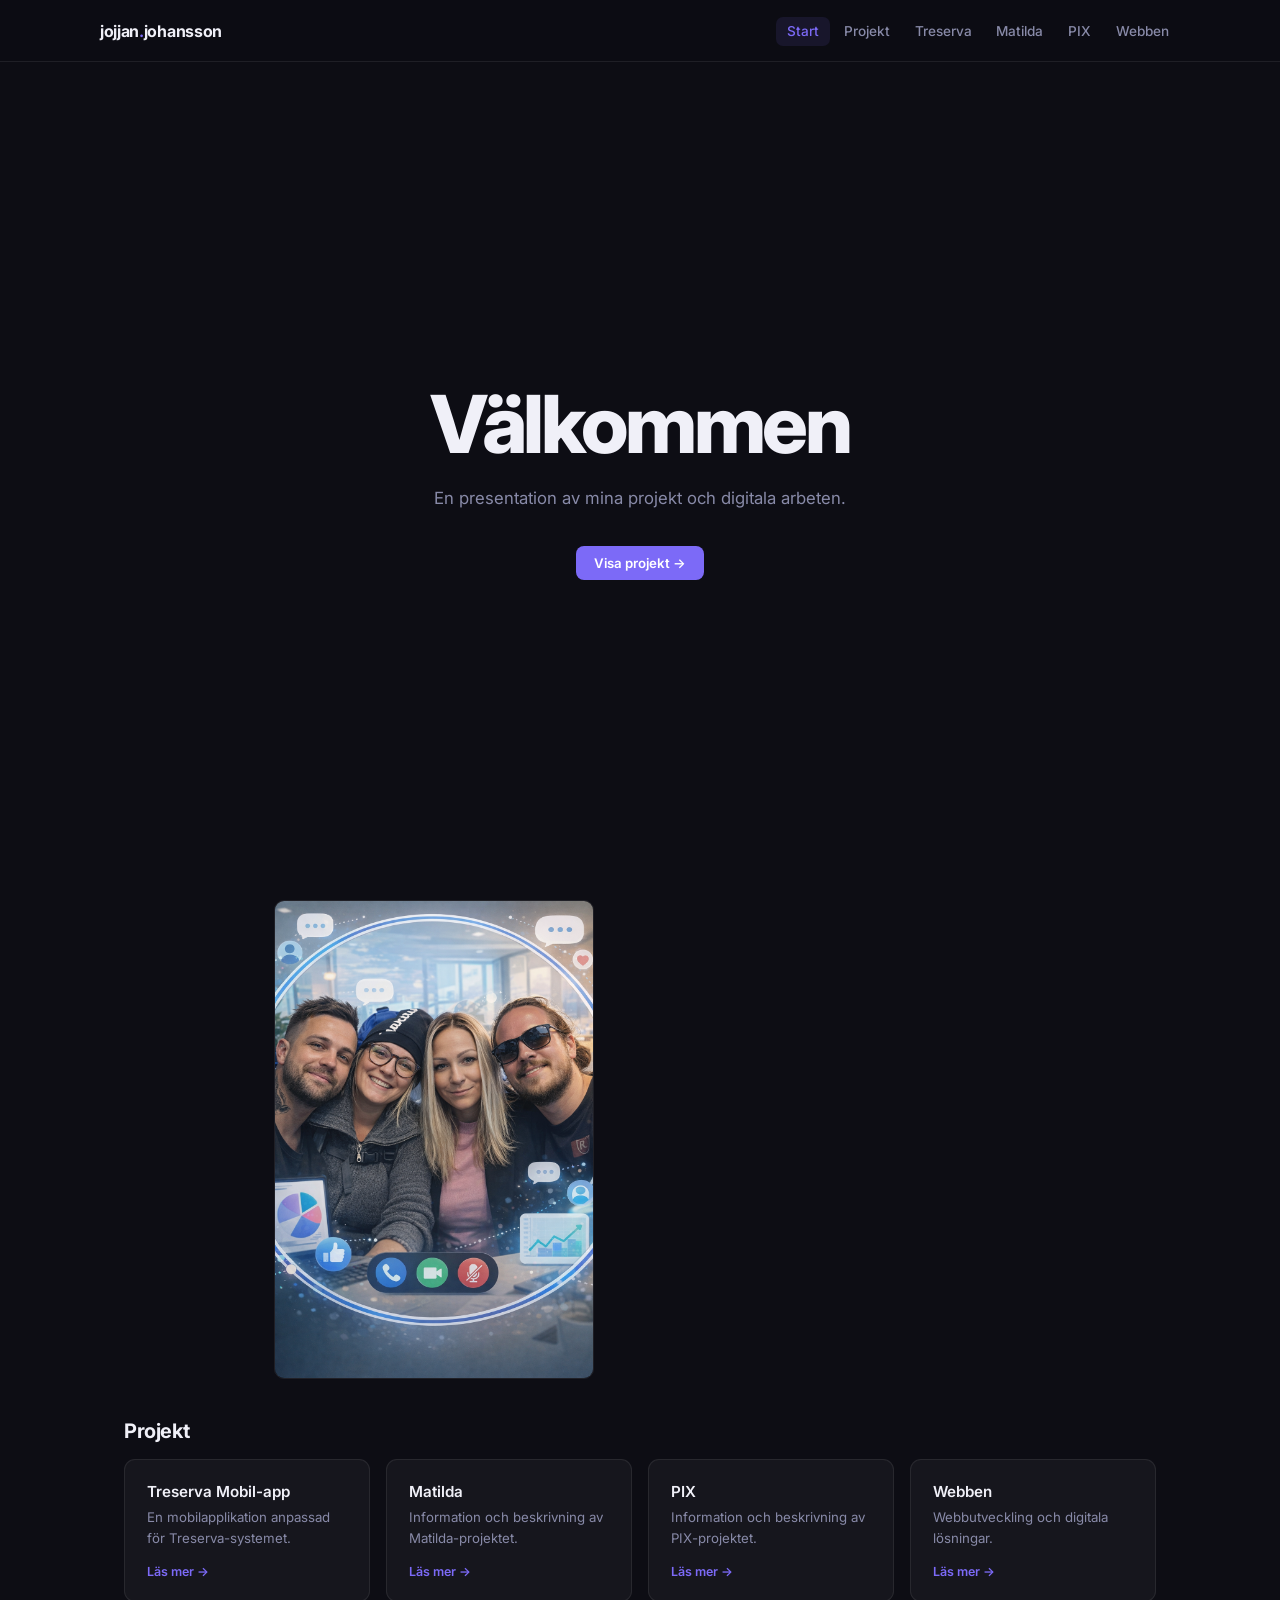
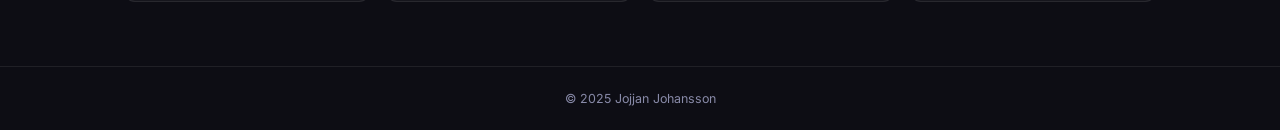
==== commit e00d8d18: "Treserva: snyggar till text, startsida: lägg till bild" ====
--- a/index.html
+++ b/index.html
@@ -15,6 +15,10 @@
       <p class="fu fu1">En presentation av mina projekt och digitala arbeten.</p>
       <a href="projekt.html" class="btn btn-primary fu fu2">Visa projekt →</a>
     </section>
+
+    <div class="page-img" style="text-align:center; padding-top:0">
+      <img src="img/team.png" alt="Team">
+    </div>
 
     <div class="wrap-wide">
       <p class="section-title">Projekt</p>
--- a/css/style.css
+++ b/css/style.css
@@ -118,6 +118,12 @@
   font-size: 1rem; color: var(--muted);
   line-height: 1.85; margin-bottom: 1.125rem;
 }
+.content strong { color: var(--text); font-weight: 600; }
+.content ul {
+  margin: 0 0 1.125rem 1.25rem; color: var(--muted);
+  font-size: 1rem; line-height: 1.85;
+}
+.content ul li { margin-bottom: 0.375rem; }
 
 /* ── Bild ── */
 .page-img {
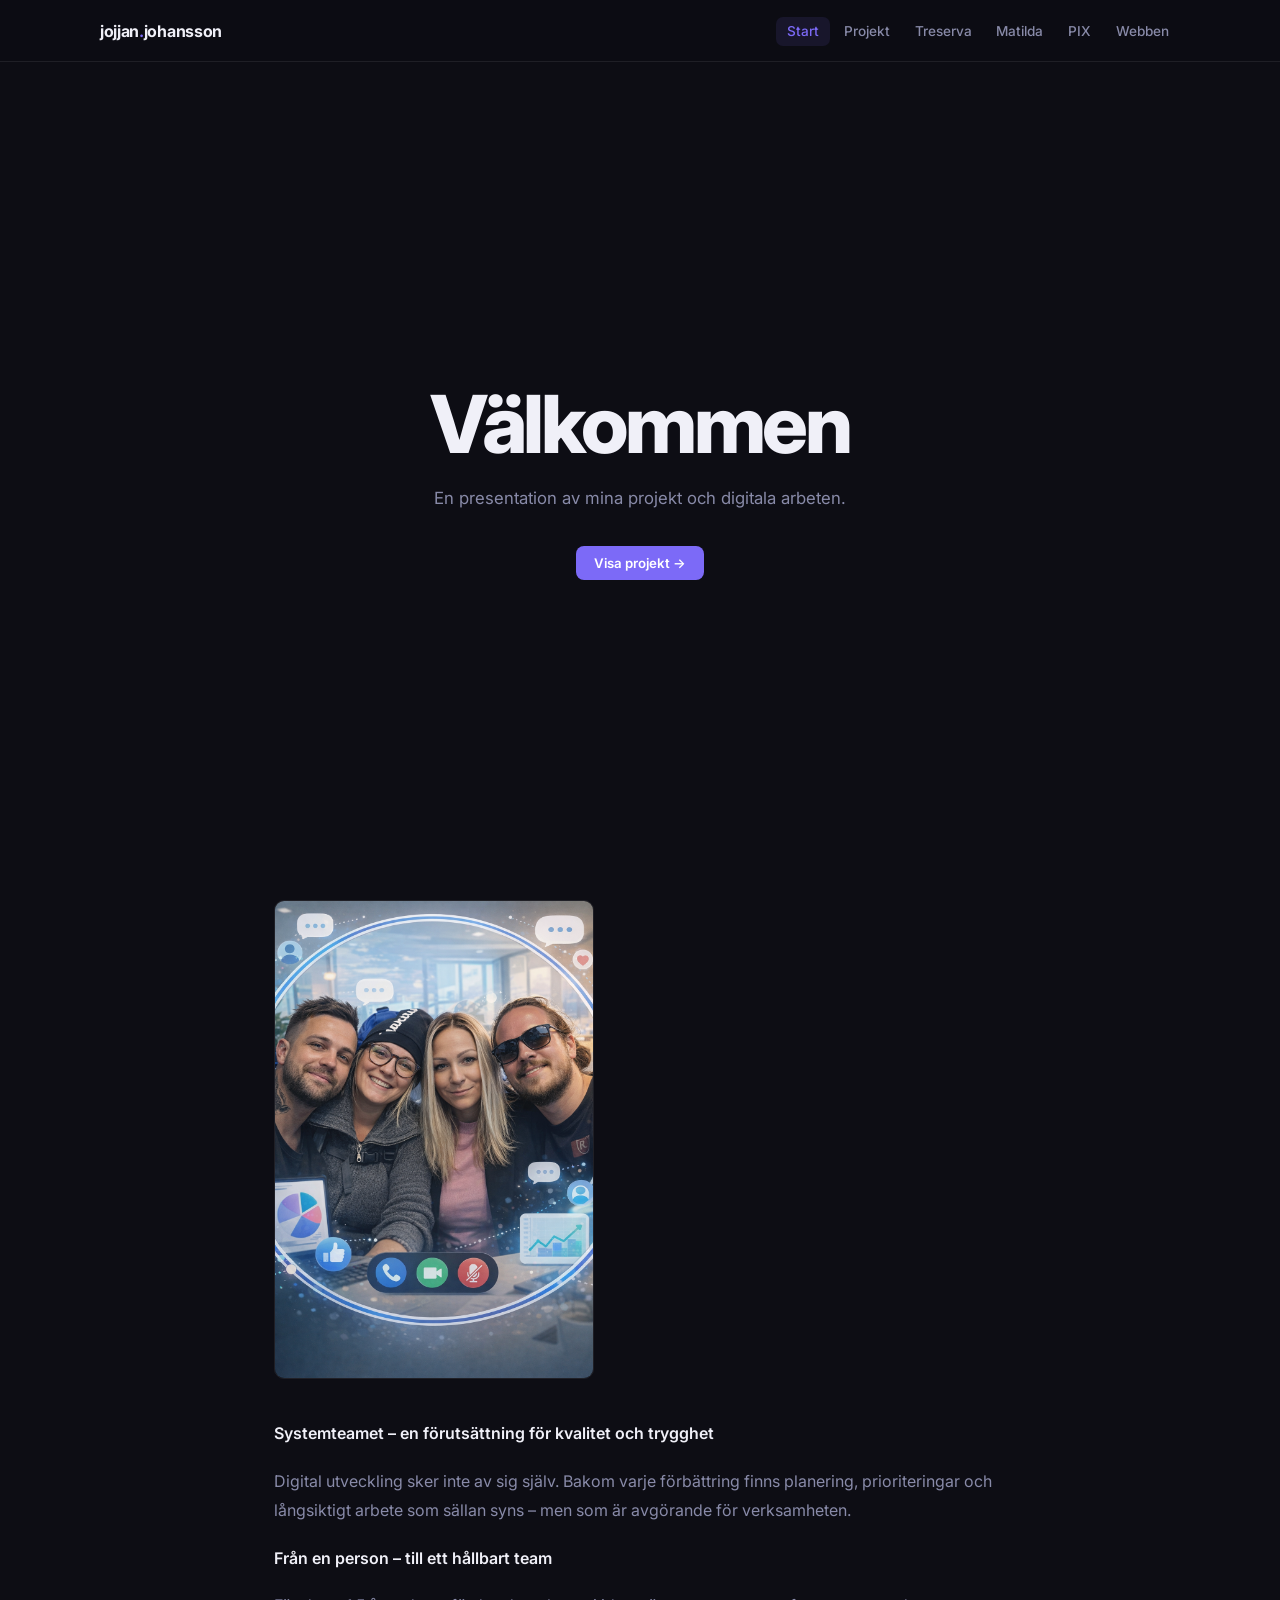
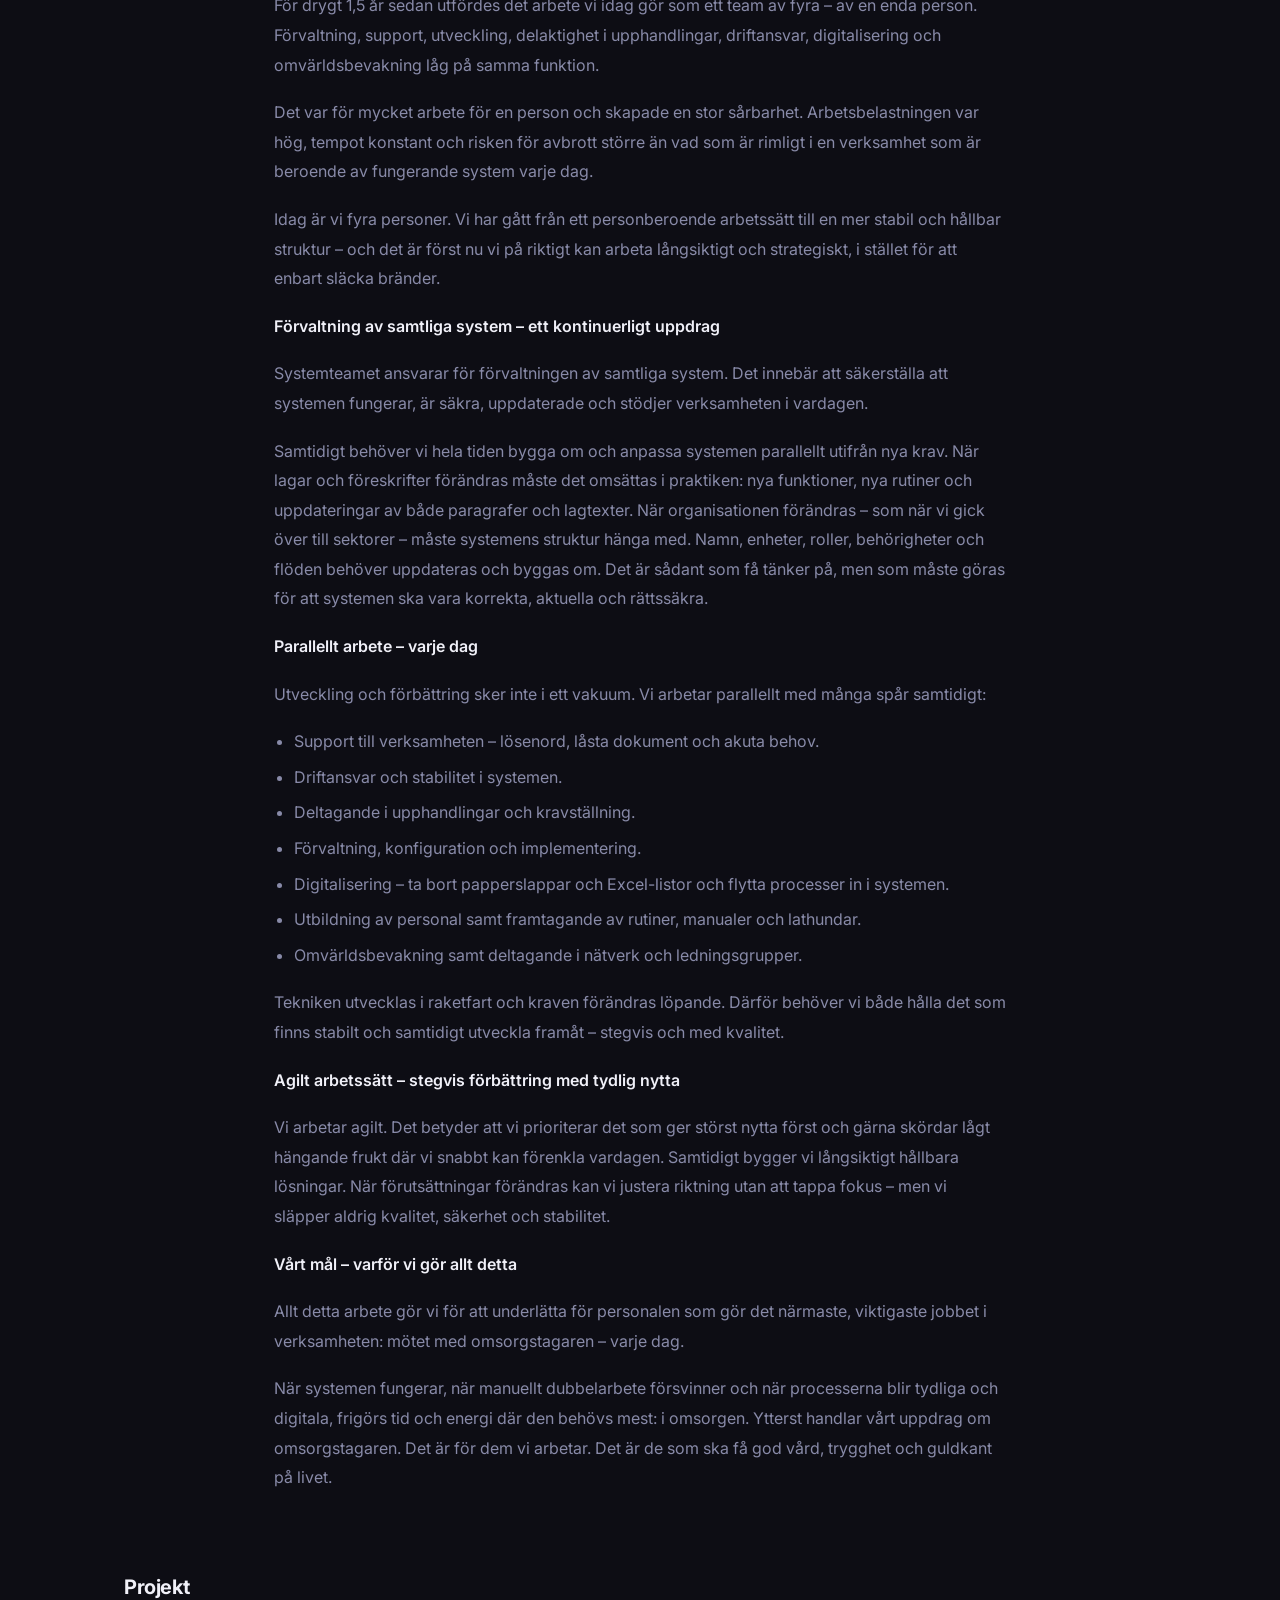
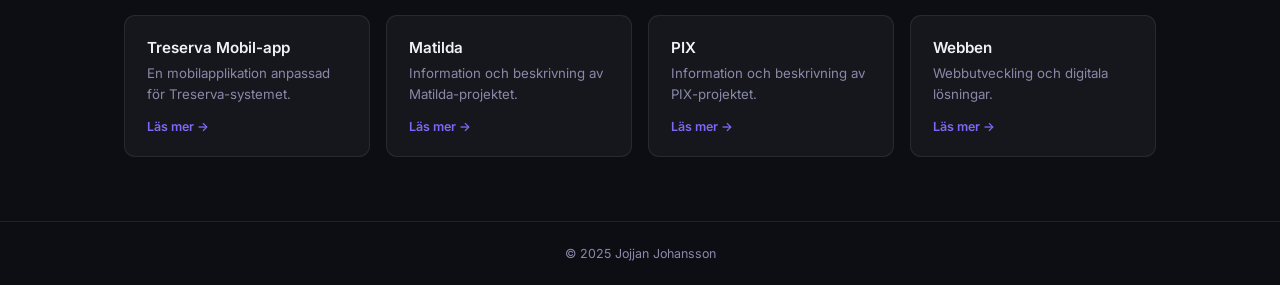
==== commit d26b94c4: "Startsida: flytta text in i main, strukturera rubriker" ====
--- a/index.html
+++ b/index.html
@@ -18,6 +18,40 @@
 
     <div class="page-img" style="text-align:center; padding-top:0">
       <img src="img/team.png" alt="Team">
+    </div>
+
+    <div class="content">
+      <p><strong>Systemteamet – en förutsättning för kvalitet och trygghet</strong></p>
+      <p>Digital utveckling sker inte av sig själv. Bakom varje förbättring finns planering, prioriteringar och långsiktigt arbete som sällan syns – men som är avgörande för verksamheten.</p>
+
+      <p><strong>Från en person – till ett hållbart team</strong></p>
+      <p>För drygt 1,5 år sedan utfördes det arbete vi idag gör som ett team av fyra – av en enda person. Förvaltning, support, utveckling, delaktighet i upphandlingar, driftansvar, digitalisering och omvärldsbevakning låg på samma funktion.</p>
+      <p>Det var för mycket arbete för en person och skapade en stor sårbarhet. Arbetsbelastningen var hög, tempot konstant och risken för avbrott större än vad som är rimligt i en verksamhet som är beroende av fungerande system varje dag.</p>
+      <p>Idag är vi fyra personer. Vi har gått från ett personberoende arbetssätt till en mer stabil och hållbar struktur – och det är först nu vi på riktigt kan arbeta långsiktigt och strategiskt, i stället för att enbart släcka bränder.</p>
+
+      <p><strong>Förvaltning av samtliga system – ett kontinuerligt uppdrag</strong></p>
+      <p>Systemteamet ansvarar för förvaltningen av samtliga system. Det innebär att säkerställa att systemen fungerar, är säkra, uppdaterade och stödjer verksamheten i vardagen.</p>
+      <p>Samtidigt behöver vi hela tiden bygga om och anpassa systemen parallellt utifrån nya krav. När lagar och föreskrifter förändras måste det omsättas i praktiken: nya funktioner, nya rutiner och uppdateringar av både paragrafer och lagtexter. När organisationen förändras – som när vi gick över till sektorer – måste systemens struktur hänga med. Namn, enheter, roller, behörigheter och flöden behöver uppdateras och byggas om. Det är sådant som få tänker på, men som måste göras för att systemen ska vara korrekta, aktuella och rättssäkra.</p>
+
+      <p><strong>Parallellt arbete – varje dag</strong></p>
+      <p>Utveckling och förbättring sker inte i ett vakuum. Vi arbetar parallellt med många spår samtidigt:</p>
+      <ul>
+        <li>Support till verksamheten – lösenord, låsta dokument och akuta behov.</li>
+        <li>Driftansvar och stabilitet i systemen.</li>
+        <li>Deltagande i upphandlingar och kravställning.</li>
+        <li>Förvaltning, konfiguration och implementering.</li>
+        <li>Digitalisering – ta bort papperslappar och Excel-listor och flytta processer in i systemen.</li>
+        <li>Utbildning av personal samt framtagande av rutiner, manualer och lathundar.</li>
+        <li>Omvärldsbevakning samt deltagande i nätverk och ledningsgrupper.</li>
+      </ul>
+      <p>Tekniken utvecklas i raketfart och kraven förändras löpande. Därför behöver vi både hålla det som finns stabilt och samtidigt utveckla framåt – stegvis och med kvalitet.</p>
+
+      <p><strong>Agilt arbetssätt – stegvis förbättring med tydlig nytta</strong></p>
+      <p>Vi arbetar agilt. Det betyder att vi prioriterar det som ger störst nytta först och gärna skördar lågt hängande frukt där vi snabbt kan förenkla vardagen. Samtidigt bygger vi långsiktigt hållbara lösningar. När förutsättningar förändras kan vi justera riktning utan att tappa fokus – men vi släpper aldrig kvalitet, säkerhet och stabilitet.</p>
+
+      <p><strong>Vårt mål – varför vi gör allt detta</strong></p>
+      <p>Allt detta arbete gör vi för att underlätta för personalen som gör det närmaste, viktigaste jobbet i verksamheten: mötet med omsorgstagaren – varje dag.</p>
+      <p>När systemen fungerar, när manuellt dubbelarbete försvinner och när processerna blir tydliga och digitala, frigörs tid och energi där den behövs mest: i omsorgen. Ytterst handlar vårt uppdrag om omsorgstagaren. Det är för dem vi arbetar. Det är de som ska få god vård, trygghet och guldkant på livet.</p>
     </div>
 
     <div class="wrap-wide">
